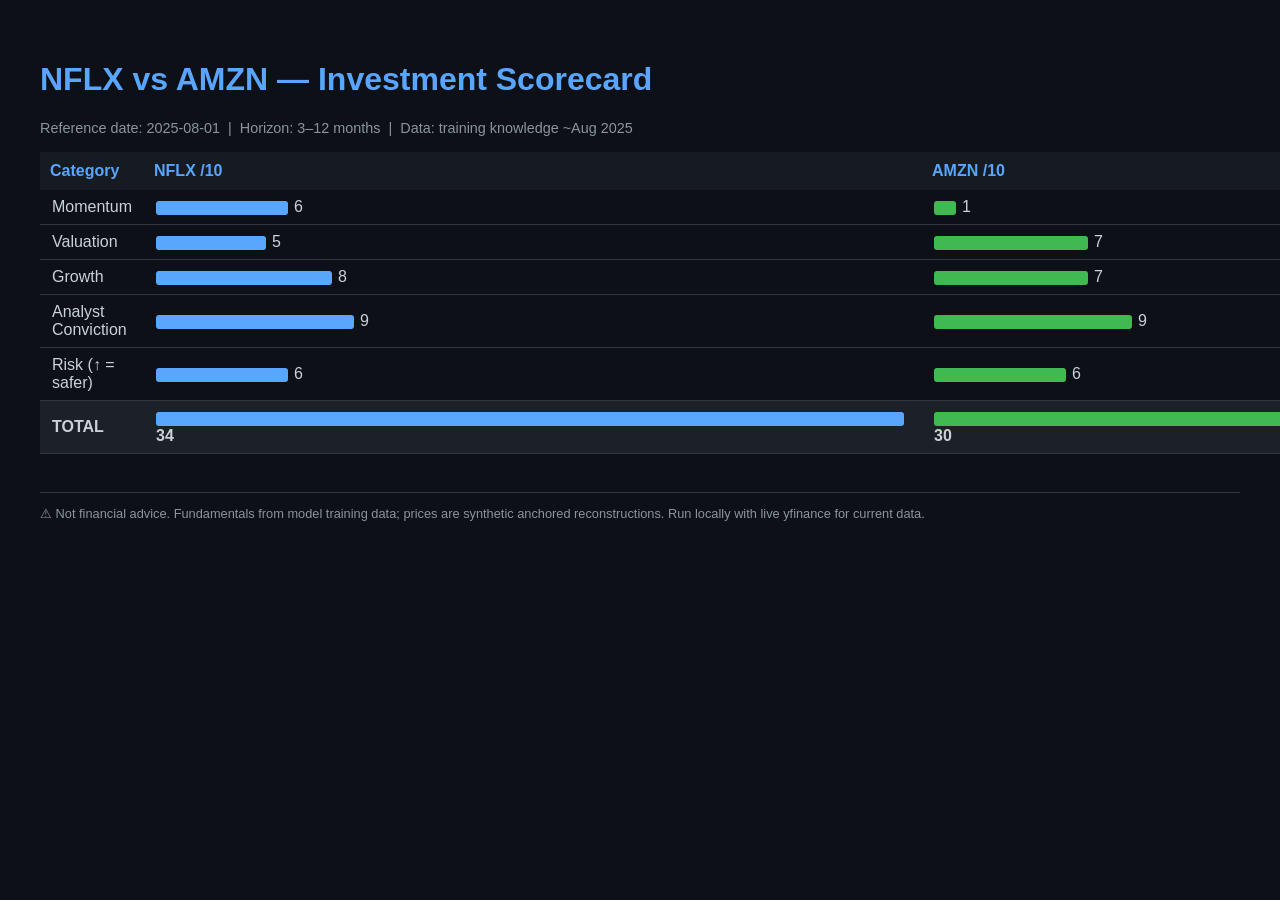
==== scorecard.html @ 282cd85e "Add NFLX vs AMZN medium-term investment analysis Comprehensive Python script (nflx_amzn_analysis.py)" ====
<!DOCTYPE html>
<html><head><meta charset="utf-8">
<title>NFLX vs AMZN — Scorecard (2025-08-01)</title>
<style>
 body{font-family:'Segoe UI',sans-serif;background:#0d1117;color:#c9d1d9;padding:2em}
 h1{color:#58a6ff} p{color:#8b949e;font-size:.9em}
 table{border-collapse:collapse;width:100%;margin-top:1em}
 th{background:#161b22;color:#58a6ff;padding:10px;text-align:left}
 td{padding:8px 12px;border-bottom:1px solid #30363d}
 tr:hover{background:#161b22}
 .bar{display:inline-block;height:14px;border-radius:3px;margin-right:6px;vertical-align:middle}
 .total{font-weight:bold;background:#1c2128}
 footer{margin-top:3em;font-size:.8em;color:#8b949e;border-top:1px solid #30363d;padding-top:1em}
</style></head><body>
<h1>NFLX vs AMZN — Investment Scorecard</h1>
<p>Reference date: 2025-08-01 &nbsp;|&nbsp; Horizon: 3–12 months &nbsp;|&nbsp;
Data: training knowledge ~Aug 2025</p>
<table>
<tr><th>Category</th><th>NFLX /10</th><th>AMZN /10</th><th>Edge</th></tr>
<tr class=""><td>Momentum</td><td><span class="bar" style="width:132px;background:#58a6ff"></span>6</td><td><span class="bar" style="width:22px;background:#3fb950"></span>1</td><td style="color:#e3b341;font-weight:bold">NFLX</td></tr>
<tr class=""><td>Valuation</td><td><span class="bar" style="width:110px;background:#58a6ff"></span>5</td><td><span class="bar" style="width:154px;background:#3fb950"></span>7</td><td style="color:#3fb950;font-weight:bold">AMZN</td></tr>
<tr class=""><td>Growth</td><td><span class="bar" style="width:176px;background:#58a6ff"></span>8</td><td><span class="bar" style="width:154px;background:#3fb950"></span>7</td><td style="color:#e3b341;font-weight:bold">NFLX</td></tr>
<tr class=""><td>Analyst Conviction</td><td><span class="bar" style="width:198px;background:#58a6ff"></span>9</td><td><span class="bar" style="width:198px;background:#3fb950"></span>9</td><td style="color:#8b949e;font-weight:bold">Tied</td></tr>
<tr class=""><td>Risk  (↑ = safer)</td><td><span class="bar" style="width:132px;background:#58a6ff"></span>6</td><td><span class="bar" style="width:132px;background:#3fb950"></span>6</td><td style="color:#8b949e;font-weight:bold">Tied</td></tr>
<tr class="total"><td>TOTAL</td><td><span class="bar" style="width:748px;background:#58a6ff"></span>34</td><td><span class="bar" style="width:660px;background:#3fb950"></span>30</td><td style="color:#e3b341;font-weight:bold">NFLX</td></tr>
</table>
<footer>⚠ Not financial advice. Fundamentals from model training data; prices are
synthetic anchored reconstructions. Run locally with live yfinance for current data.
</footer></body></html>
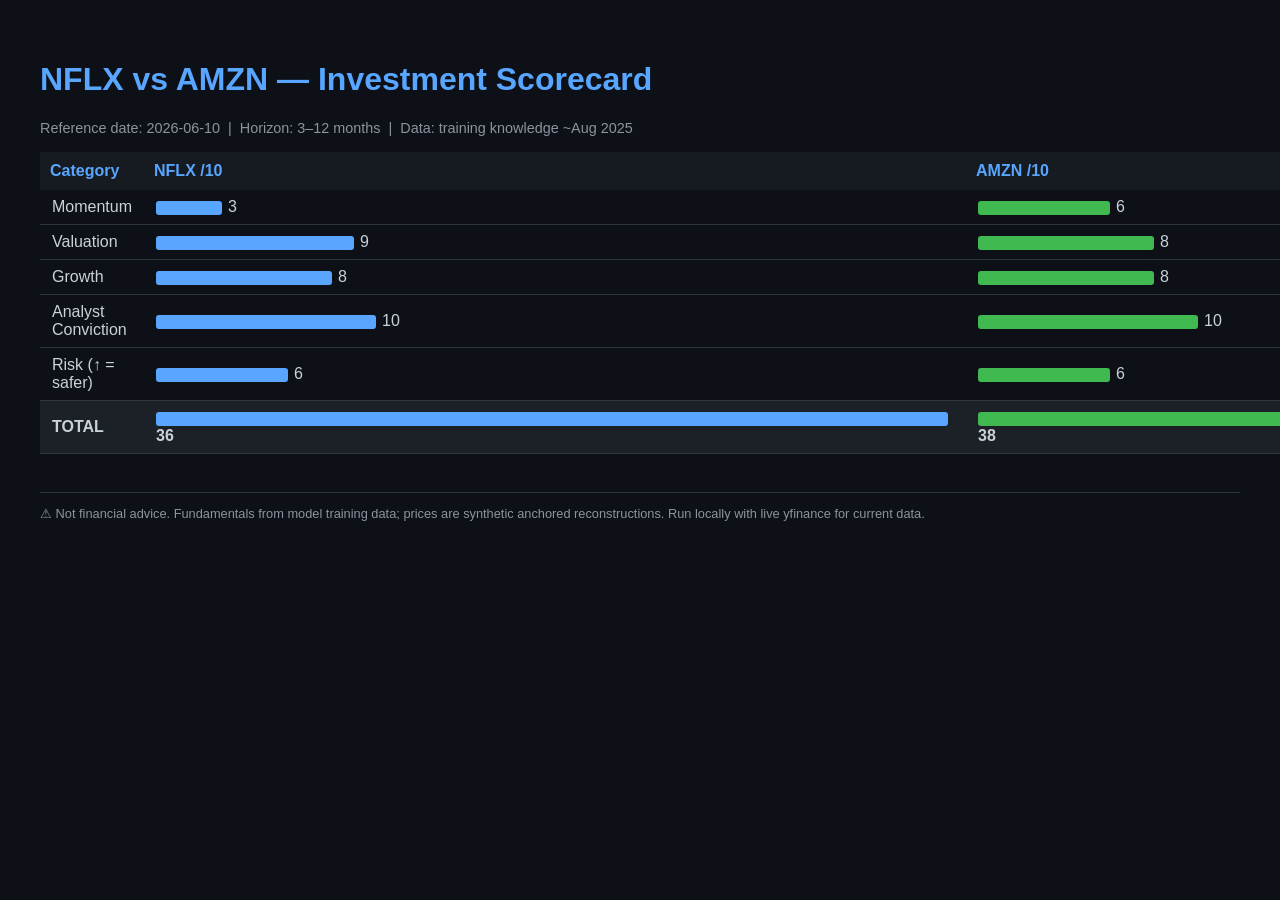
==== commit a77041df: "Update analysis with live-sourced data (June 10, 2026) Replace training-data estimates with figures " ====
--- a/scorecard.html
+++ b/scorecard.html
@@ -1,6 +1,6 @@
 <!DOCTYPE html>
 <html><head><meta charset="utf-8">
-<title>NFLX vs AMZN — Scorecard (2025-08-01)</title>
+<title>NFLX vs AMZN — Scorecard (2026-06-10)</title>
 <style>
  body{font-family:'Segoe UI',sans-serif;background:#0d1117;color:#c9d1d9;padding:2em}
  h1{color:#58a6ff} p{color:#8b949e;font-size:.9em}
@@ -13,16 +13,16 @@
  footer{margin-top:3em;font-size:.8em;color:#8b949e;border-top:1px solid #30363d;padding-top:1em}
 </style></head><body>
 <h1>NFLX vs AMZN — Investment Scorecard</h1>
-<p>Reference date: 2025-08-01 &nbsp;|&nbsp; Horizon: 3–12 months &nbsp;|&nbsp;
+<p>Reference date: 2026-06-10 &nbsp;|&nbsp; Horizon: 3–12 months &nbsp;|&nbsp;
 Data: training knowledge ~Aug 2025</p>
 <table>
 <tr><th>Category</th><th>NFLX /10</th><th>AMZN /10</th><th>Edge</th></tr>
-<tr class=""><td>Momentum</td><td><span class="bar" style="width:132px;background:#58a6ff"></span>6</td><td><span class="bar" style="width:22px;background:#3fb950"></span>1</td><td style="color:#e3b341;font-weight:bold">NFLX</td></tr>
-<tr class=""><td>Valuation</td><td><span class="bar" style="width:110px;background:#58a6ff"></span>5</td><td><span class="bar" style="width:154px;background:#3fb950"></span>7</td><td style="color:#3fb950;font-weight:bold">AMZN</td></tr>
-<tr class=""><td>Growth</td><td><span class="bar" style="width:176px;background:#58a6ff"></span>8</td><td><span class="bar" style="width:154px;background:#3fb950"></span>7</td><td style="color:#e3b341;font-weight:bold">NFLX</td></tr>
-<tr class=""><td>Analyst Conviction</td><td><span class="bar" style="width:198px;background:#58a6ff"></span>9</td><td><span class="bar" style="width:198px;background:#3fb950"></span>9</td><td style="color:#8b949e;font-weight:bold">Tied</td></tr>
+<tr class=""><td>Momentum</td><td><span class="bar" style="width:66px;background:#58a6ff"></span>3</td><td><span class="bar" style="width:132px;background:#3fb950"></span>6</td><td style="color:#3fb950;font-weight:bold">AMZN</td></tr>
+<tr class=""><td>Valuation</td><td><span class="bar" style="width:198px;background:#58a6ff"></span>9</td><td><span class="bar" style="width:176px;background:#3fb950"></span>8</td><td style="color:#e3b341;font-weight:bold">NFLX</td></tr>
+<tr class=""><td>Growth</td><td><span class="bar" style="width:176px;background:#58a6ff"></span>8</td><td><span class="bar" style="width:176px;background:#3fb950"></span>8</td><td style="color:#8b949e;font-weight:bold">Tied</td></tr>
+<tr class=""><td>Analyst Conviction</td><td><span class="bar" style="width:220px;background:#58a6ff"></span>10</td><td><span class="bar" style="width:220px;background:#3fb950"></span>10</td><td style="color:#8b949e;font-weight:bold">Tied</td></tr>
 <tr class=""><td>Risk  (↑ = safer)</td><td><span class="bar" style="width:132px;background:#58a6ff"></span>6</td><td><span class="bar" style="width:132px;background:#3fb950"></span>6</td><td style="color:#8b949e;font-weight:bold">Tied</td></tr>
-<tr class="total"><td>TOTAL</td><td><span class="bar" style="width:748px;background:#58a6ff"></span>34</td><td><span class="bar" style="width:660px;background:#3fb950"></span>30</td><td style="color:#e3b341;font-weight:bold">NFLX</td></tr>
+<tr class="total"><td>TOTAL</td><td><span class="bar" style="width:792px;background:#58a6ff"></span>36</td><td><span class="bar" style="width:836px;background:#3fb950"></span>38</td><td style="color:#3fb950;font-weight:bold">AMZN</td></tr>
 </table>
 <footer>⚠ Not financial advice. Fundamentals from model training data; prices are
 synthetic anchored reconstructions. Run locally with live yfinance for current data.
